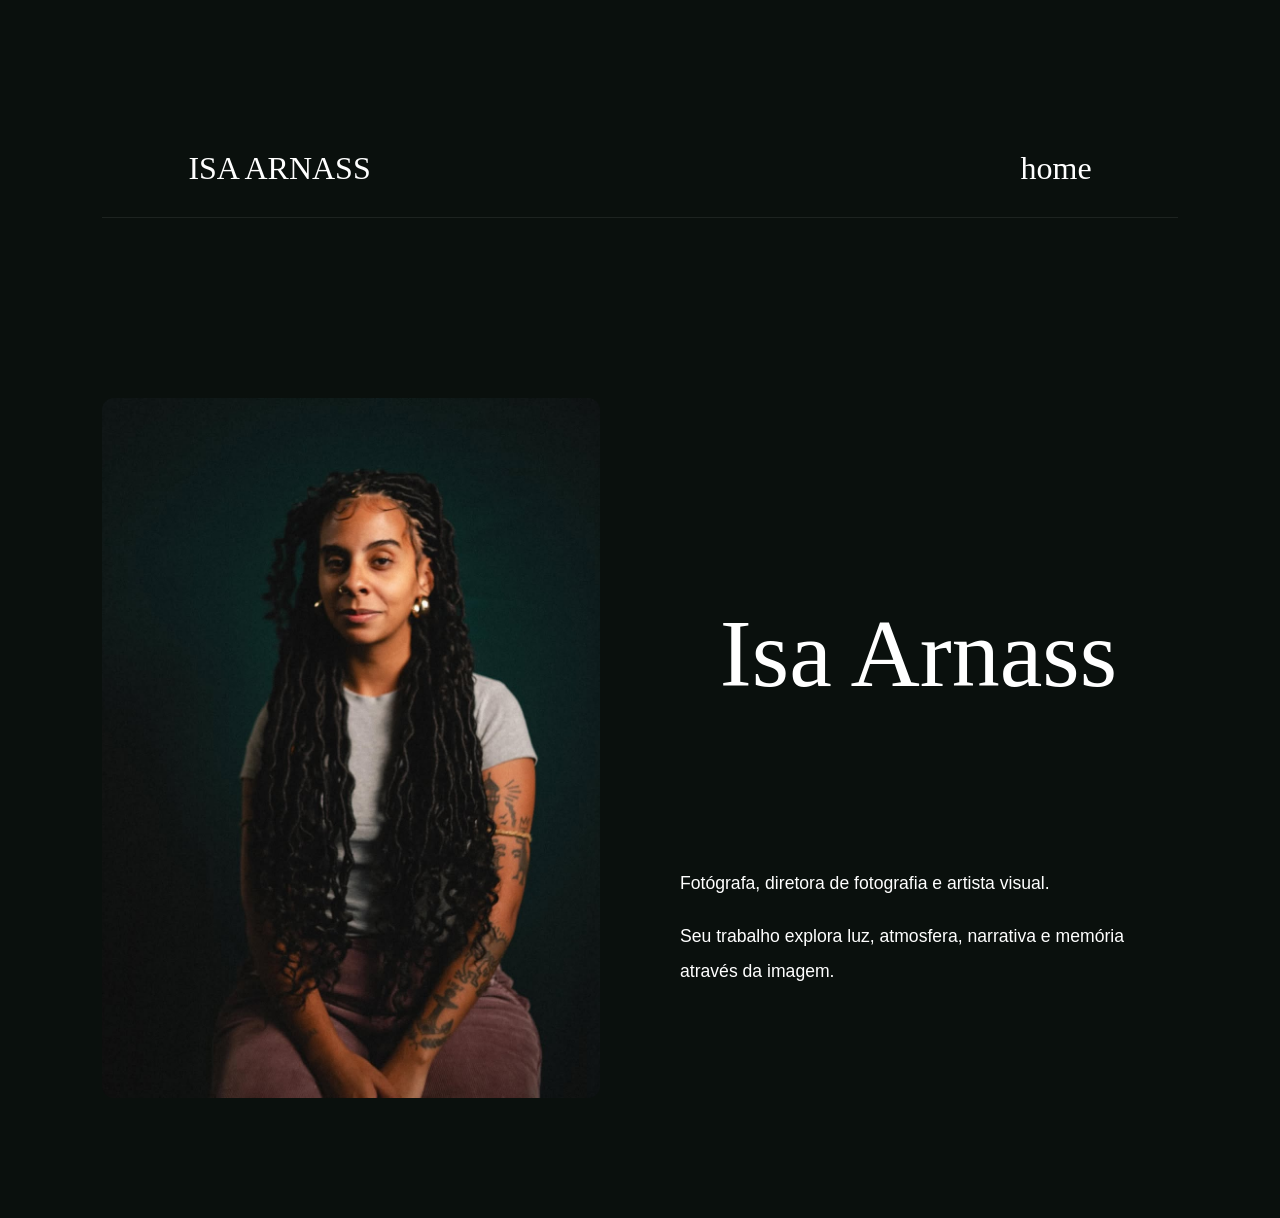
==== about.html @ fad7167f "fonte ,how apears imgs and paddings" ====
<!DOCTYPE html>
<html lang="pt-BR">
<head>
<meta charset="UTF-8">
<meta name="viewport" content="width=device-width, initial-scale=1.0">

<title>About | Isa Arnass</title>

<style>

body{
margin:0;
background:#0A100D;
font-family:Inter,sans-serif;
color:white;
}

nav{
padding:30px 8%;
display:flex;
justify-content:space-between;
border-bottom:1px solid rgba(255,255,255,.08);
font-size:2rem;
font-family:"Cormorant Garamond",serif;
font-weight:100;
}

a{
color:white;
text-decoration:none;
}

.hero{
padding:120px 8% 60px;
}

.hero h1{
font-size:6rem;
font-family:"Cormorant Garamond",serif;
font-weight:300;
}

.gallery{
display:grid;
grid-template-columns:repeat(2,1fr);
gap:20px;
padding:0 8% 100px;
}

.photo{
height:700px;
overflow:hidden;
border-radius:12px;
}

.photo img{
width:100%;
height:100%;
object-fit:cover;
display:block;
}

@media(max-width:900px){
.gallery{
grid-template-columns:1fr;
}
.photo{
height:450px;
}
}

.about{
display:grid;
grid-template-columns:1fr 1fr;
gap:80px;
padding:120px 8%;
}

.about img{
width:100%;
height:700px;
object-fit:cover;
border-radius:12px;
}

h1{
font-size:5rem;
}

p{
line-height:2;
font-size:1.1rem;
}

@media(max-width:900px){

.about{
grid-template-columns:1fr;
}

.about img{
height:450px;
}

}

</style>
</head>
<body>

<section class="hero">
<nav>
<a href="index.html">ISA ARNASS</a>
<a href="index.html">home</a>
</nav>
</section>
	
<div class="about">

<img src="e.jpg">

<div>

<section class="hero">
<h1>Isa Arnass</h1>
</section>
<p>
Fotógrafa, diretora de fotografia e artista visual.
</p>

<p>
Seu trabalho explora luz, atmosfera,
narrativa e memória através da imagem.
</p>

</div>

</div>
</section>
</body>
</html>
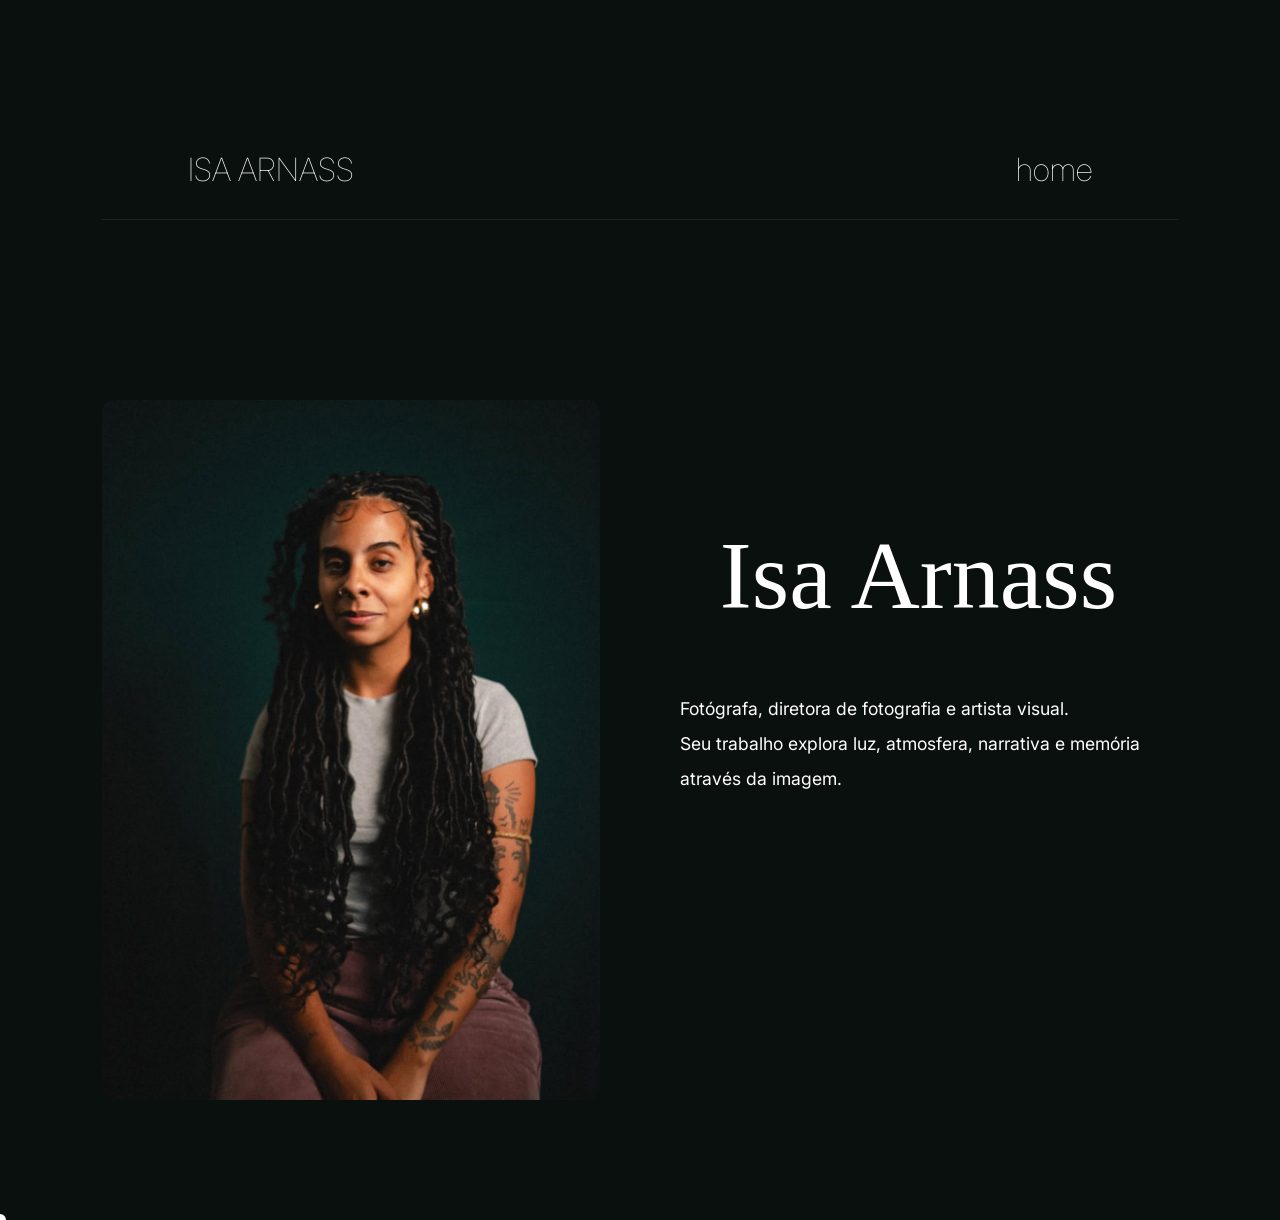
==== commit bc9eb689: "nova nava home" ====
--- a/about.html
+++ b/about.html
@@ -5,8 +5,17 @@
 <meta name="viewport" content="width=device-width, initial-scale=1.0">
 
 <title>About | Isa Arnass</title>
+<link href="https://fonts.googleapis.com/css2?family=Inter:wght@300;400;500;700&display=swap" rel="stylesheet">
 
 <style>
+
+*{
+margin:0;
+padding:0;
+box-sizing:border-box;
+font-family:Inter,sans-serif;
+cursor:none;
+}
 
 body{
 margin:0;
@@ -104,6 +113,57 @@
 
 }
 
+.links{
+display:flex;
+justify-content:center;
+gap:24px;
+}
+
+.links a{
+color:white;
+text-decoration:none;
+font-size:.72rem;
+letter-spacing:4px;
+text-transform:uppercase;
+opacity:.85;
+transition:.3s;
+}
+
+.links a:hover{
+opacity:1;
+}
+
+.scroll{
+margin-top:35px;
+font-size:.65rem;
+letter-spacing:4px;
+opacity:.6;
+}
+
+/* Cursor personalizado */
+
+.cursor{
+position:fixed;
+width:12px;
+height:12px;
+border-radius:50%;
+background:white;
+pointer-events:none;
+transform:translate(-50%,-50%);
+z-index:9999;
+transition:
+width .2s,
+height .2s,
+opacity .2s;
+}
+
+.cursor.hover{
+width:22px;
+height:22px;
+background:transparent;
+border:1px solid white;
+}
+
 </style>
 </head>
 <body>
@@ -136,6 +196,31 @@
 </div>
 
 </div>
+
 </section>
+<div class="cursor"></div>
+<script>
+/* Cursor */
+
+const cursor = document.querySelector('.cursor');
+
+document.addEventListener('mousemove', e => {
+    cursor.style.left = e.clientX + 'px';
+    cursor.style.top = e.clientY + 'px';
+});
+
+document.querySelectorAll('a').forEach(link => {
+
+    link.addEventListener('mouseenter', () => {
+        cursor.classList.add('hover');
+    });
+
+    link.addEventListener('mouseleave', () => {
+        cursor.classList.remove('hover');
+    });
+
+});
+
+</script>
 </body>
 </html>
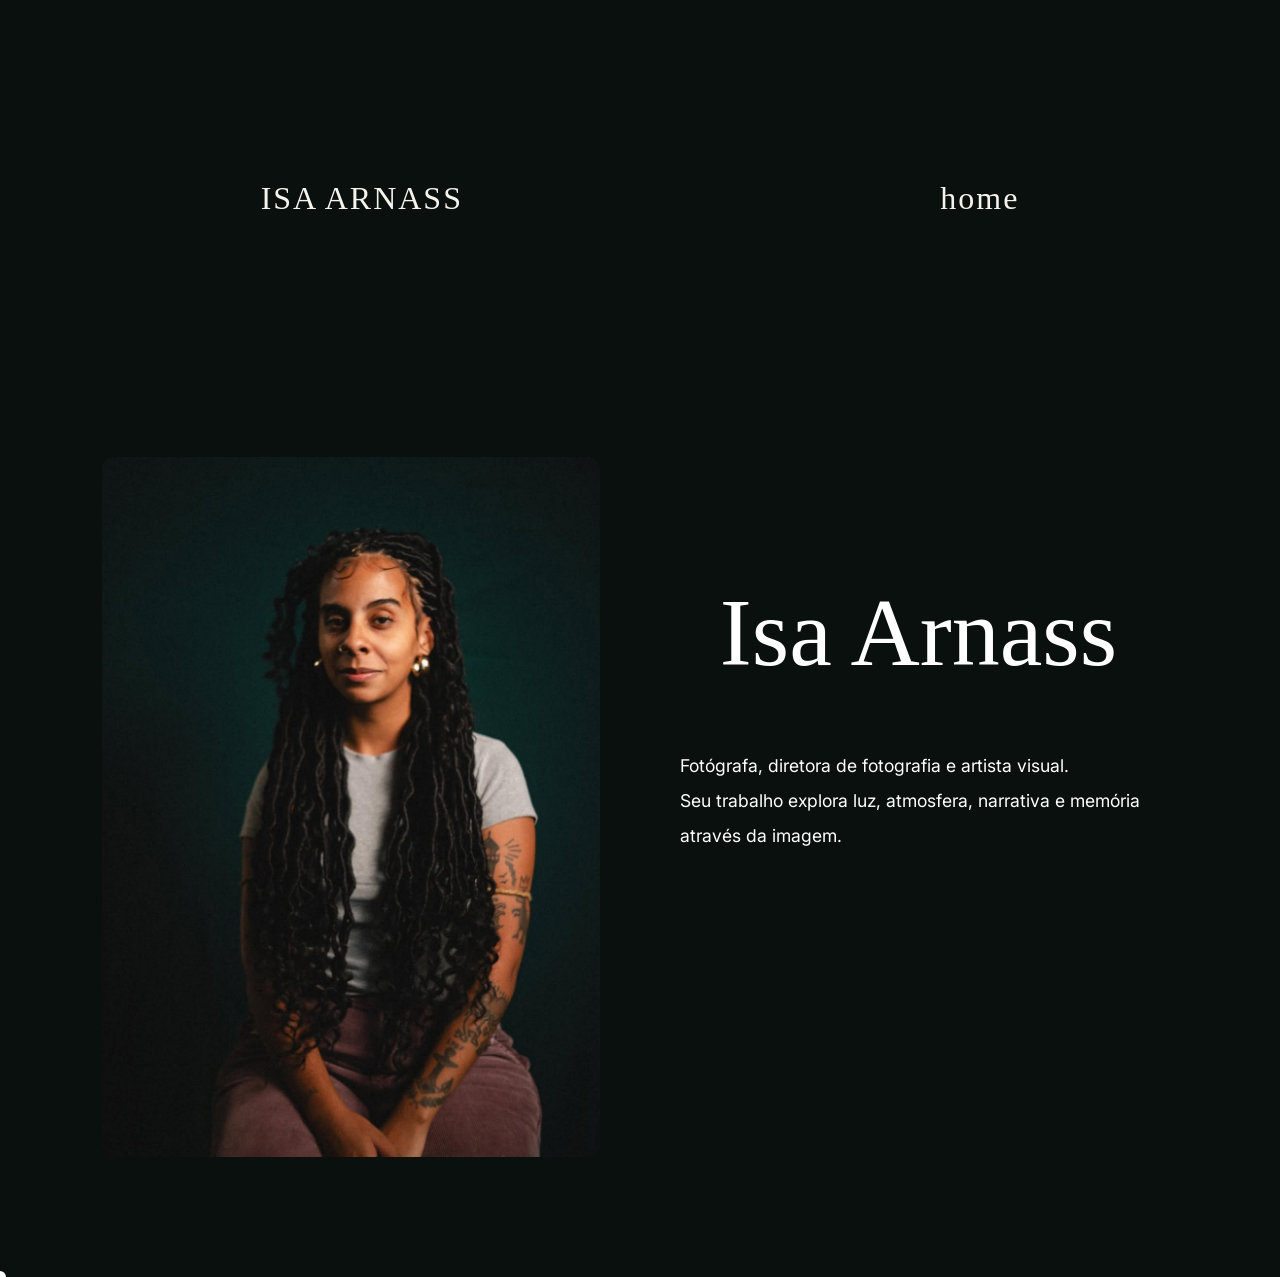
==== commit c34d8854: "new" ====
--- a/about.html
+++ b/about.html
@@ -24,14 +24,30 @@
 color:white;
 }
 
+/* NAV */
 nav{
-padding:30px 8%;
-display:flex;
-justify-content:space-between;
-border-bottom:1px solid rgba(255,255,255,.08);
-font-size:2rem;
-font-family:"Cormorant Garamond",serif;
-font-weight:100;
+    padding:30px 8%;
+    display:flex;
+    color:#F5F3EE;
+    text-decoration:none;
+    justify-content:space-between;
+    font-family:'Cormorant Garamond', serif;
+    font-size:2rem;
+    font-weight:100;
+    letter-spacing:2px;s
+}
+
+nav a{
+    
+    padding:30px 8%;
+    display:flex;
+    color:#F5F3EE;
+    text-decoration:none;
+    justify-content:space-between;
+    font-family:'Cormorant Garamond', serif;
+    font-size:2rem;
+    font-weight:100;
+    letter-spacing:2px;
 }
 
 a{
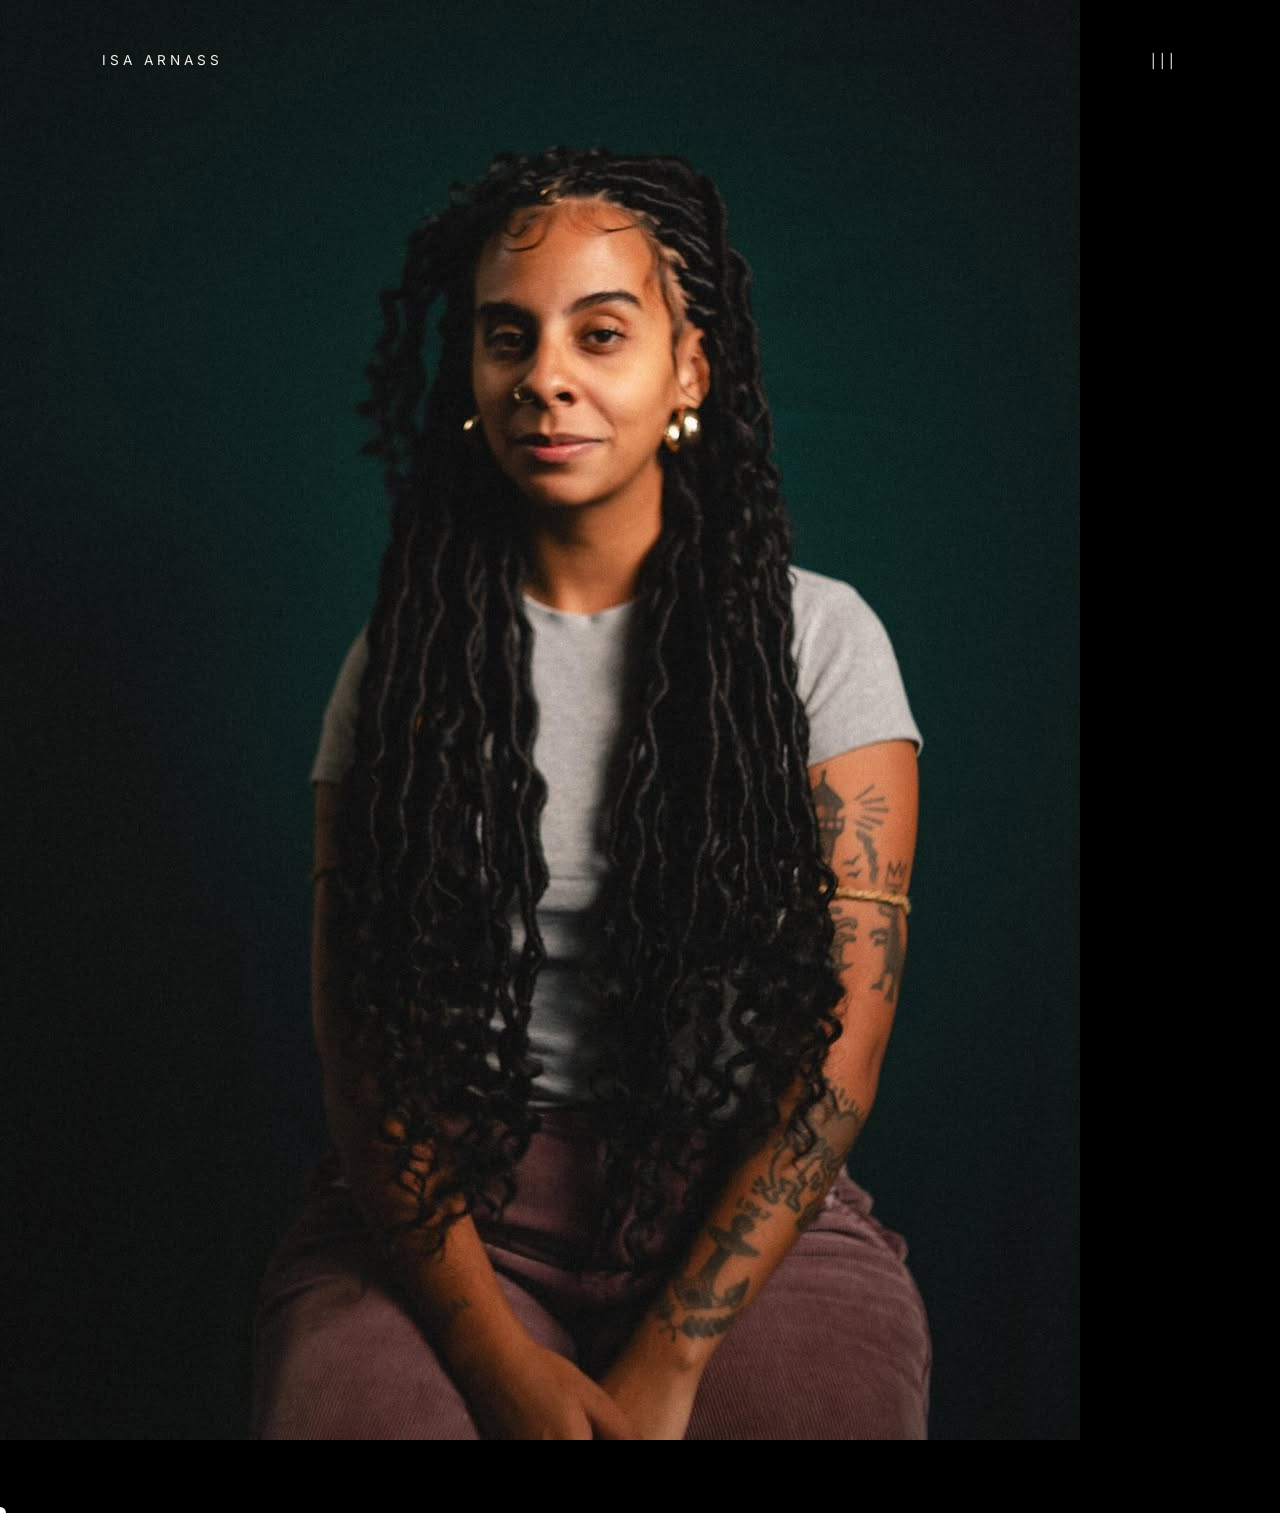
==== commit 3977ba82: "navs" ====
--- a/about.html
+++ b/about.html
@@ -8,7 +8,6 @@
 <link href="https://fonts.googleapis.com/css2?family=Inter:wght@300;400;500;700&display=swap" rel="stylesheet">
 
 <style>
-
 *{
 margin:0;
 padding:0;
@@ -18,137 +17,79 @@
 }
 
 body{
-margin:0;
-background:#0A100D;
-font-family:Inter,sans-serif;
+overflow:hidden;
+background:#000;
+height:100vh;
+}
+
+.slide{
+    position:fixed;
+    inset:0;
+    background-size:cover;
+    background-position:center;
+    opacity:0;
+}
+
+.slide::after{
+content:"";
+position:absolute;
+inset:0;
+background:rgba(0,0,0,.45);
+}
+
+.slide.active{
+opacity:1;
+}
+
+.menu{
+position:fixed;	
+top:50%;
+left:50%;
+transform:translate(-50%,-50%);
+z-index:100;
+text-align:center;
 color:white;
 }
 
-/* NAV */
-nav{
-    padding:30px 8%;
+.menu h1{
+font-size:clamp(3.5rem,9vw,7rem);
+letter-spacing:12px;
+margin-bottom:20px;
+font-weight:300;
+}
+
+.links{
     display:flex;
-    color:#F5F3EE;
+    justify-content:center;
+    gap:24px;
+}
+
+.links a{
+    color:white;
     text-decoration:none;
-    justify-content:space-between;
-    font-family:'Cormorant Garamond', serif;
-    font-size:2rem;
-    font-weight:100;
-    letter-spacing:2px;s
-}
-
-nav a{
-    
-    padding:30px 8%;
-    display:flex;
-    color:#F5F3EE;
-    text-decoration:none;
-    justify-content:space-between;
-    font-family:'Cormorant Garamond', serif;
-    font-size:2rem;
-    font-weight:100;
-    letter-spacing:2px;
-}
-
-a{
-color:white;
-text-decoration:none;
-}
-
-.hero{
-padding:120px 8% 60px;
-}
-
-.hero h1{
-font-size:6rem;
-font-family:"Cormorant Garamond",serif;
-font-weight:300;
-}
-
-.gallery{
-display:grid;
-grid-template-columns:repeat(2,1fr);
-gap:20px;
-padding:0 8% 100px;
-}
-
-.photo{
-height:700px;
-overflow:hidden;
-border-radius:12px;
-}
-
-.photo img{
-width:100%;
-height:100%;
-object-fit:cover;
-display:block;
-}
-
-@media(max-width:900px){
-.gallery{
-grid-template-columns:1fr;
-}
-.photo{
-height:450px;
-}
-}
-
-.about{
-display:grid;
-grid-template-columns:1fr 1fr;
-gap:80px;
-padding:120px 8%;
-}
-
-.about img{
-width:100%;
-height:700px;
-object-fit:cover;
-border-radius:12px;
-}
-
-h1{
-font-size:5rem;
-}
-
-p{
-line-height:2;
-font-size:1.1rem;
-}
-
-@media(max-width:900px){
-
-.about{
-grid-template-columns:1fr;
-}
-
-.about img{
-height:450px;
-}
-
-}
-
-.links{
-display:flex;
-justify-content:center;
-gap:24px;
-}
-
-.links a{
-color:white;
-text-decoration:none;
-font-size:.72rem;
-letter-spacing:4px;
-text-transform:uppercase;
-opacity:.85;
-transition:.3s;
-}
+    font-size:.72rem;
+    letter-spacing:4px;
+    text-transform:uppercase;
+
+    opacity:.8;
+
+    transition:
+        transform .4s ease,
+        opacity .4s ease;
+}
+
+/* todos diminuem */
+
+.links:hover a{
+    opacity:.25;
+}
+
+/* o selecionado cresce */
 
 .links a:hover{
-opacity:1;
-}
-
+    opacity:1 !important;
+    transform:scale(1.15);
+}
 .scroll{
 margin-top:35px;
 font-size:.65rem;
@@ -179,15 +120,194 @@
 background:transparent;
 border:1px solid white;
 }
-
+/* NAV */
+
+nav{
+    position:fixed;
+    top:0;
+    left:0;
+    width:100%;
+    z-index:1000;
+
+    padding:50px 8%;
+
+    display:flex;
+    justify-content:space-between;
+    align-items:center;
+
+    
+}
+
+nav a,
+.dropbtn{
+    color:#F5F3EE;
+    text-decoration:none;
+    font-size:.85rem;
+    letter-spacing:4px;
+    text-transform:uppercase;
+
+    background:none;
+    border:none;
+
+    cursor:none;
+
+    transition:.3s;
+}
+
+nav a:hover,
+.dropbtn:hover{
+    opacity:.7;
+}
+
+/* DROPDOWN */
+
+.menu-overlay{
+    position:fixed;
+    top:0;
+    left:0;
+
+    width:100vw;
+    height:100vh;
+
+    background:rgba(0,0,0,.92);
+    backdrop-filter:blur(20px);
+
+    z-index:9999;
+
+    display:flex;
+    justify-content:center;
+    align-items:center;
+
+    opacity:0;
+    visibility:hidden;
+
+    transition:.5s ease;
+}
+
+.menu-overlay.active{
+    opacity:1;
+    visibility:visible;
+}
+
+.menu-button{
+    background:none;
+    border:none;
+    padding:0;
+
+    color:#F5F3EE;
+
+    font-size:.85rem;
+    letter-spacing:4px;
+    text-transform:uppercase;
+
+    cursor:none;
+
+    transition:.3s;
+}
+
+.menu-button:hover{
+    opacity:.7;
+}
+
+
+.overlay-links{
+    display:flex;
+    flex-direction:column;
+    align-items:center;
+    justify-content:center;
+    gap:10px;
+}
+.overlay-links a{
+    font-size:3rem;
+    letter-spacing:6px;
+    text-transform:uppercase;
+    font-weight:300;
+
+    opacity:0;
+    transform:translateY(30px);
+
+    transition:
+        opacity .5s ease,
+        transform .5s ease;
+}
+
+/* Quando abrir */
+
+.menu-overlay.active .overlay-links a{
+    opacity:.8;
+    transform:translateY(0);
+}
+
+/* Delay de cada item */
+
+.menu-overlay.active .overlay-links a:nth-child(1){
+    transition-delay:.1s;
+}
+
+.menu-overlay.active .overlay-links a:nth-child(2){
+    transition-delay:.2s;
+}
+
+.menu-overlay.active .overlay-links a:nth-child(3){
+    transition-delay:.3s;
+}
+
+.menu-overlay.active .overlay-links a:nth-child(4){
+    transition-delay:.4s;
+}
+
+.overlay-links a:hover{
+    opacity:1 !important;
+    transform:scale(1.08);
+}
+.current{
+    opacity:.25 !important;
+    pointer-events:none;
+}
 </style>
 </head>
 <body>
 
-<section class="hero">
 <nav>
-<a href="index.html">ISA ARNASS</a>
-<a href="index.html">home</a>
+
+    <a href="index.html">ISA ARNASS</a>
+    
+    <div class="dropdown">
+
+        <button class="menu-button">
+            |||
+        </button>
+
+
+            <div class="menu-overlay">
+
+                <div class="overlay-links">
+
+                    <a href="index.html" >
+                        HOME
+                    </a>
+
+                    <a href="still.html">
+                        STILLS
+                    </a>
+
+                    <a href="works.html">
+                        WORKS
+                    </a>
+
+                    <a href="about.html"class="current">
+                        ABOUT
+                    </a>
+
+                </div>
+
+            </div>
+
+
+        </div>
+
+    </div>
+
 </nav>
 </section>
 	
@@ -237,6 +357,31 @@
 
 });
 
+
+
+const menuButton =
+document.querySelector('.menu-button');
+
+const overlay =
+document.querySelector('.menu-overlay');
+
+menuButton.addEventListener('click',()=>{
+
+    overlay.classList.toggle('active');
+
+});
+
+overlay.addEventListener('click',(e)=>{
+
+    if(e.target === overlay){
+
+        overlay.classList.remove('active');
+
+    }
+
+});
+
+
 </script>
 </body>
 </html>
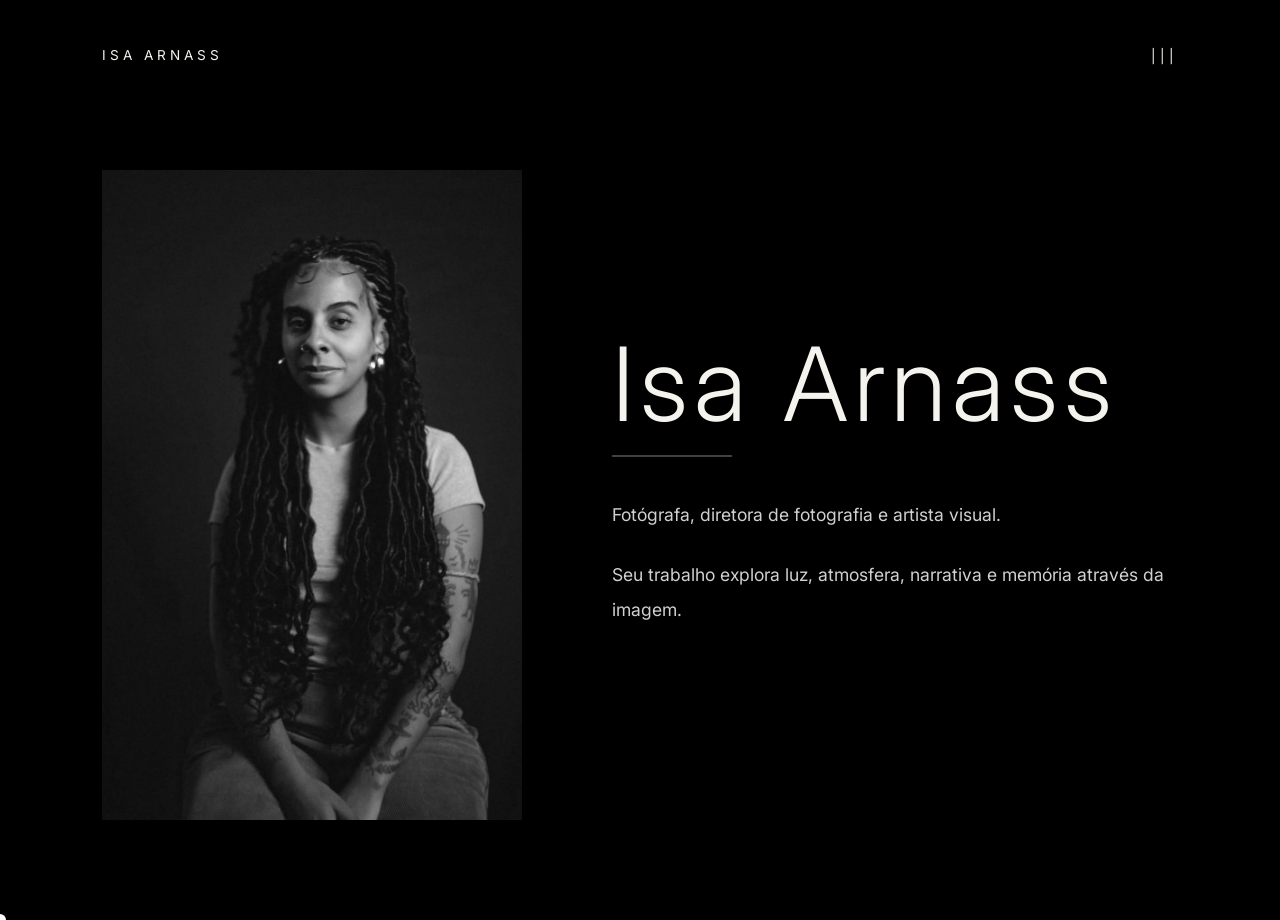
==== commit fce9763d: "atualizando" ====
--- a/about.html
+++ b/about.html
@@ -7,264 +7,7 @@
 <title>About | Isa Arnass</title>
 <link href="https://fonts.googleapis.com/css2?family=Inter:wght@300;400;500;700&display=swap" rel="stylesheet">
 
-<style>
-*{
-margin:0;
-padding:0;
-box-sizing:border-box;
-font-family:Inter,sans-serif;
-cursor:none;
-}
-
-body{
-overflow:hidden;
-background:#000;
-height:100vh;
-}
-
-.slide{
-    position:fixed;
-    inset:0;
-    background-size:cover;
-    background-position:center;
-    opacity:0;
-}
-
-.slide::after{
-content:"";
-position:absolute;
-inset:0;
-background:rgba(0,0,0,.45);
-}
-
-.slide.active{
-opacity:1;
-}
-
-.menu{
-position:fixed;	
-top:50%;
-left:50%;
-transform:translate(-50%,-50%);
-z-index:100;
-text-align:center;
-color:white;
-}
-
-.menu h1{
-font-size:clamp(3.5rem,9vw,7rem);
-letter-spacing:12px;
-margin-bottom:20px;
-font-weight:300;
-}
-
-.links{
-    display:flex;
-    justify-content:center;
-    gap:24px;
-}
-
-.links a{
-    color:white;
-    text-decoration:none;
-    font-size:.72rem;
-    letter-spacing:4px;
-    text-transform:uppercase;
-
-    opacity:.8;
-
-    transition:
-        transform .4s ease,
-        opacity .4s ease;
-}
-
-/* todos diminuem */
-
-.links:hover a{
-    opacity:.25;
-}
-
-/* o selecionado cresce */
-
-.links a:hover{
-    opacity:1 !important;
-    transform:scale(1.15);
-}
-.scroll{
-margin-top:35px;
-font-size:.65rem;
-letter-spacing:4px;
-opacity:.6;
-}
-
-/* Cursor personalizado */
-
-.cursor{
-position:fixed;
-width:12px;
-height:12px;
-border-radius:50%;
-background:white;
-pointer-events:none;
-transform:translate(-50%,-50%);
-z-index:9999;
-transition:
-width .2s,
-height .2s,
-opacity .2s;
-}
-
-.cursor.hover{
-width:22px;
-height:22px;
-background:transparent;
-border:1px solid white;
-}
-/* NAV */
-
-nav{
-    position:fixed;
-    top:0;
-    left:0;
-    width:100%;
-    z-index:1000;
-
-    padding:50px 8%;
-
-    display:flex;
-    justify-content:space-between;
-    align-items:center;
-
-    
-}
-
-nav a,
-.dropbtn{
-    color:#F5F3EE;
-    text-decoration:none;
-    font-size:.85rem;
-    letter-spacing:4px;
-    text-transform:uppercase;
-
-    background:none;
-    border:none;
-
-    cursor:none;
-
-    transition:.3s;
-}
-
-nav a:hover,
-.dropbtn:hover{
-    opacity:.7;
-}
-
-/* DROPDOWN */
-
-.menu-overlay{
-    position:fixed;
-    top:0;
-    left:0;
-
-    width:100vw;
-    height:100vh;
-
-    background:rgba(0,0,0,.92);
-    backdrop-filter:blur(20px);
-
-    z-index:9999;
-
-    display:flex;
-    justify-content:center;
-    align-items:center;
-
-    opacity:0;
-    visibility:hidden;
-
-    transition:.5s ease;
-}
-
-.menu-overlay.active{
-    opacity:1;
-    visibility:visible;
-}
-
-.menu-button{
-    background:none;
-    border:none;
-    padding:0;
-
-    color:#F5F3EE;
-
-    font-size:.85rem;
-    letter-spacing:4px;
-    text-transform:uppercase;
-
-    cursor:none;
-
-    transition:.3s;
-}
-
-.menu-button:hover{
-    opacity:.7;
-}
-
-
-.overlay-links{
-    display:flex;
-    flex-direction:column;
-    align-items:center;
-    justify-content:center;
-    gap:10px;
-}
-.overlay-links a{
-    font-size:3rem;
-    letter-spacing:6px;
-    text-transform:uppercase;
-    font-weight:300;
-
-    opacity:0;
-    transform:translateY(30px);
-
-    transition:
-        opacity .5s ease,
-        transform .5s ease;
-}
-
-/* Quando abrir */
-
-.menu-overlay.active .overlay-links a{
-    opacity:.8;
-    transform:translateY(0);
-}
-
-/* Delay de cada item */
-
-.menu-overlay.active .overlay-links a:nth-child(1){
-    transition-delay:.1s;
-}
-
-.menu-overlay.active .overlay-links a:nth-child(2){
-    transition-delay:.2s;
-}
-
-.menu-overlay.active .overlay-links a:nth-child(3){
-    transition-delay:.3s;
-}
-
-.menu-overlay.active .overlay-links a:nth-child(4){
-    transition-delay:.4s;
-}
-
-.overlay-links a:hover{
-    opacity:1 !important;
-    transform:scale(1.08);
-}
-.current{
-    opacity:.25 !important;
-    pointer-events:none;
-}
-</style>
+<link rel="stylesheet" href="css/about.css">
 </head>
 <body>
 
@@ -304,7 +47,7 @@
             </div>
 
 
-        </div>
+        
 
     </div>
 
@@ -334,54 +77,9 @@
 </div>
 
 </section>
+
 <div class="cursor"></div>
-<script>
-/* Cursor */
 
-const cursor = document.querySelector('.cursor');
-
-document.addEventListener('mousemove', e => {
-    cursor.style.left = e.clientX + 'px';
-    cursor.style.top = e.clientY + 'px';
-});
-
-document.querySelectorAll('a').forEach(link => {
-
-    link.addEventListener('mouseenter', () => {
-        cursor.classList.add('hover');
-    });
-
-    link.addEventListener('mouseleave', () => {
-        cursor.classList.remove('hover');
-    });
-
-});
-
-
-
-const menuButton =
-document.querySelector('.menu-button');
-
-const overlay =
-document.querySelector('.menu-overlay');
-
-menuButton.addEventListener('click',()=>{
-
-    overlay.classList.toggle('active');
-
-});
-
-overlay.addEventListener('click',(e)=>{
-
-    if(e.target === overlay){
-
-        overlay.classList.remove('active');
-
-    }
-
-});
-
-
-</script>
+<script src="js/script.js"></script>
 </body>
 </html>
--- a/css/about.css
+++ b/css/about.css
@@ -0,0 +1,269 @@
+*{
+    margin:0;
+    padding:0;
+    box-sizing:border-box;
+    font-family:Inter,sans-serif;
+    cursor:none;
+}
+
+html{
+    scroll-behavior:smooth;
+}
+
+body{
+    background:#000;
+    color:#F5F3EE;
+    overflow-x:hidden;
+}
+
+/* =======================
+   CURSOR
+======================= */
+
+.cursor{
+    position:fixed;
+    width:12px;
+    height:12px;
+    border-radius:50%;
+    background:white;
+    pointer-events:none;
+    transform:translate(-50%,-50%);
+    z-index:99999;
+    transition:.2s;
+}
+
+.cursor.hover{
+    width:22px;
+    height:22px;
+    background:transparent;
+    border:1px solid white;
+}
+
+/* =======================
+   NAV
+======================= */
+
+nav{
+    position:fixed;
+    top:0;
+    left:0;
+    width:100%;
+    padding:45px 8%;
+    display:flex;
+    justify-content:space-between;
+    align-items:center;
+    z-index:999;
+}
+
+nav a,
+.menu-button{
+    color:#F5F3EE;
+    text-decoration:none;
+    font-size:.85rem;
+    letter-spacing:4px;
+    text-transform:uppercase;
+    background:none;
+    border:none;
+    cursor:none;
+    transition:.35s;
+}
+
+nav a:hover,
+.menu-button:hover{
+    opacity:.6;
+}
+
+/* =======================
+   MENU OVERLAY
+======================= */
+
+.menu-overlay{
+    position:fixed;
+    inset:0;
+    background:rgba(0,0,0,.94);
+    backdrop-filter:blur(20px);
+
+    display:flex;
+    justify-content:center;
+    align-items:center;
+
+    opacity:0;
+    visibility:hidden;
+
+    transition:.5s;
+
+    z-index:9999;
+}
+
+.menu-overlay.active{
+    opacity:1;
+    visibility:visible;
+}
+
+.overlay-links{
+    display:flex;
+    flex-direction:column;
+    align-items:center;
+    gap:20px;
+}
+
+.overlay-links a{
+    font-size:3rem;
+    letter-spacing:8px;
+    font-weight:300;
+    opacity:.8;
+    transition:.35s;
+}
+
+.overlay-links:hover a{
+    opacity:.25;
+}
+
+.overlay-links a:hover{
+    opacity:1 !important;
+    transform:scale(1.08);
+}
+
+.current{
+    opacity:.25 !important;
+    pointer-events:none;
+}
+
+/* =======================
+   ABOUT
+======================= */
+
+.about{
+
+    min-height:100vh;
+
+    padding:170px 8% 100px;
+
+    display:grid;
+    grid-template-columns:420px 1fr;
+
+    gap:90px;
+
+    align-items:center;
+}
+
+.about img{
+
+    width:100%;
+    height:650px;
+
+    object-fit:cover;
+
+    filter:grayscale(100%);
+
+    transition:.8s;
+}
+
+.about img:hover{
+
+    filter:grayscale(0%);
+    transform:scale(1.02);
+
+}
+
+.hero{
+
+    margin-bottom:40px;
+
+}
+
+.hero h1{
+
+    font-size:clamp(4rem,8vw,7rem);
+
+    font-weight:300;
+
+    line-height:.9;
+
+    letter-spacing:6px;
+
+}
+
+.about p{
+
+    max-width:700px;
+
+    font-size:1.1rem;
+
+    line-height:2;
+
+    color:#d0d0d0;
+
+    margin-bottom:25px;
+
+}
+
+/* Linha decorativa */
+
+.hero::after{
+
+    content:"";
+
+    display:block;
+
+    width:120px;
+
+    height:2px;
+
+    background:white;
+
+    margin-top:25px;
+
+    opacity:.25;
+
+}
+
+/* =======================
+   RESPONSIVO
+======================= */
+
+@media(max-width:900px){
+
+nav{
+
+    padding:30px 6%;
+
+}
+
+.about{
+
+    grid-template-columns:1fr;
+
+    gap:50px;
+
+    padding:130px 6% 80px;
+
+}
+
+.about img{
+
+    height:450px;
+
+}
+
+.hero h1{
+
+    font-size:3.5rem;
+
+}
+
+.about p{
+
+    font-size:1rem;
+
+    line-height:1.8;
+
+}
+
+.overlay-links a{
+
+    font-size:2rem;
+
+}
+
+}
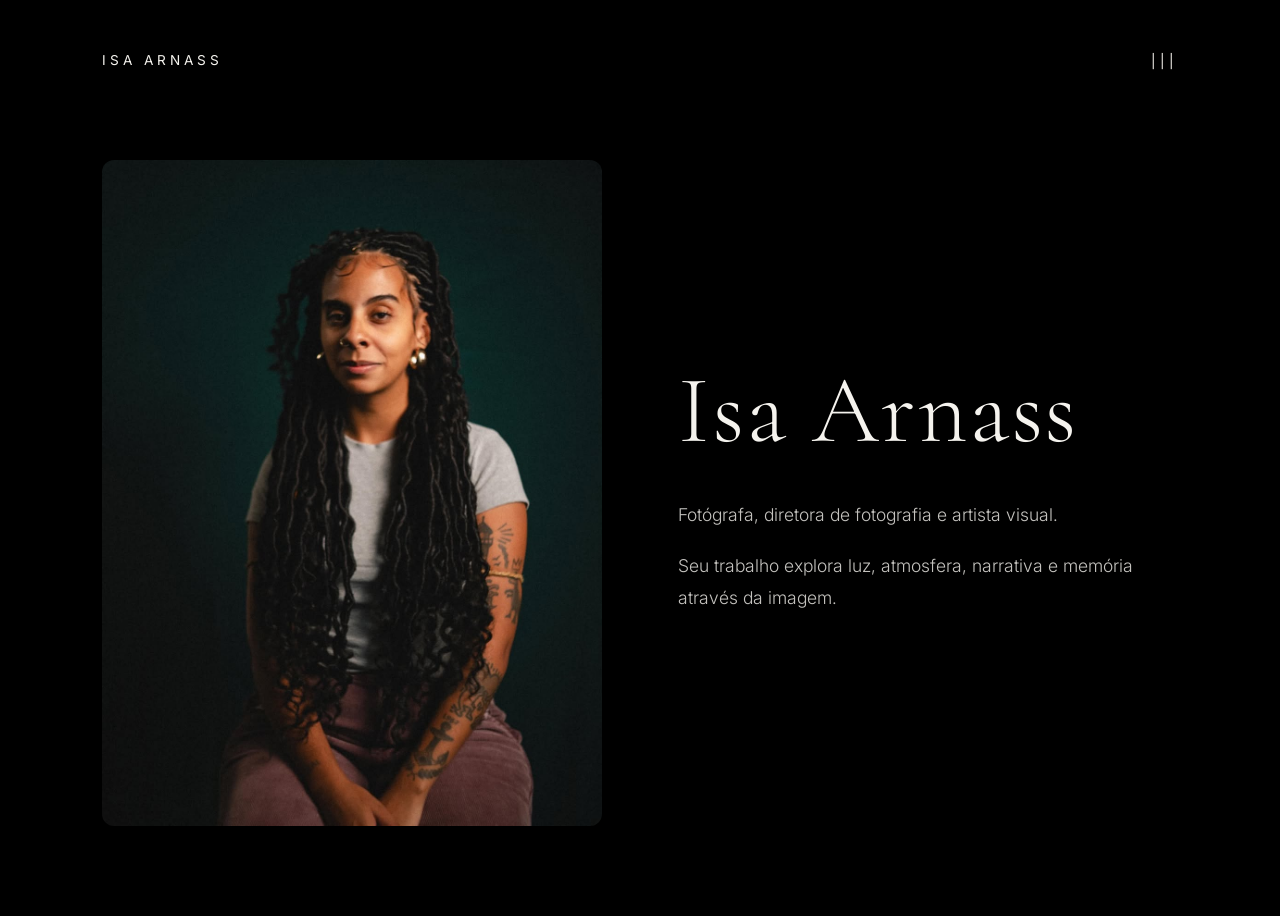
==== commit d04dfb48: "ajustes" ====
--- a/about.html
+++ b/about.html
@@ -5,8 +5,12 @@
 <meta name="viewport" content="width=device-width, initial-scale=1.0">
 
 <title>About | Isa Arnass</title>
-<link href="https://fonts.googleapis.com/css2?family=Inter:wght@300;400;500;700&display=swap" rel="stylesheet">
 
+<link rel="preconnect" href="https://fonts.googleapis.com">
+<link rel="preconnect" href="https://fonts.gstatic.com" crossorigin>
+<link href="https://fonts.googleapis.com/css2?family=Cormorant+Garamond:wght@300;400;500&family=Inter:wght@300;400;500;700&display=swap" rel="stylesheet">
+
+<link rel="stylesheet" href="css/base.css">
 <link rel="stylesheet" href="css/about.css">
 </head>
 <body>
@@ -14,72 +18,46 @@
 <nav>
 
     <a href="index.html">ISA ARNASS</a>
-    
+
     <div class="dropdown">
 
-        <button class="menu-button">
-            |||
-        </button>
+        <button class="menu-button" type="button" aria-label="Abrir menu" aria-expanded="false" aria-controls="menu-overlay">|||</button>
 
+        <div class="menu-overlay" id="menu-overlay">
 
-            <div class="menu-overlay">
+            <div class="overlay-links">
 
-                <div class="overlay-links">
-
-                    <a href="index.html" >
-                        HOME
-                    </a>
-
-                    <a href="still.html">
-                        STILLS
-                    </a>
-
-                    <a href="works.html">
-                        WORKS
-                    </a>
-
-                    <a href="about.html"class="current">
-                        ABOUT
-                    </a>
-
-                </div>
+                <a href="index.html">HOME</a>
+                <a href="still.html">STILLS</a>
+                <a href="works.html">WORKS</a>
+                <a href="about.html" class="current" aria-current="page">ABOUT</a>
 
             </div>
 
-
-        
+        </div>
 
     </div>
 
 </nav>
-</section>
-	
-<div class="about">
 
-<img src="e.jpg">
+<main class="about">
 
-<div>
+    <img class="reveal" src="img/e.jpg" alt="Isa Arnass">
 
-<section class="hero">
-<h1>Isa Arnass</h1>
-</section>
-<p>
-Fotógrafa, diretora de fotografia e artista visual.
-</p>
+    <div class="about-text reveal">
 
-<p>
-Seu trabalho explora luz, atmosfera,
-narrativa e memória através da imagem.
-</p>
+        <h1>Isa Arnass</h1>
 
-</div>
+        <p>Fotógrafa, diretora de fotografia e artista visual.</p>
 
-</div>
+        <p>Seu trabalho explora luz, atmosfera, narrativa e memória através da imagem.</p>
 
-</section>
+    </div>
 
-<div class="cursor"></div>
+</main>
+
+<div class="cursor" aria-hidden="true"></div>
 
 <script src="js/script.js"></script>
 </body>
-</html>+</html>
--- a/css/base.css
+++ b/css/base.css
@@ -0,0 +1,235 @@
+/* =========================================
+   BASE — compartilhado por todas as páginas
+   (reset, cursor, nav e menu overlay do index)
+========================================= */
+
+:root{
+    --bg:#000;
+    --fg:#F5F3EE;
+    --pad:8%;
+}
+
+*{
+    margin:0;
+    padding:0;
+    box-sizing:border-box;
+    font-family:Inter,sans-serif;
+    cursor:none;
+}
+
+html{
+    scroll-behavior:smooth;
+}
+
+body{
+    background:var(--bg);
+    color:var(--fg);
+    overflow-x:hidden;
+}
+
+body.menu-open{
+    overflow:hidden;
+}
+
+a{
+    color:inherit;
+    text-decoration:none;
+}
+
+img{
+    display:block;
+    max-width:100%;
+}
+
+a:focus-visible,
+button:focus-visible{
+    outline:1px solid var(--fg);
+    outline-offset:6px;
+}
+
+/* ---------- CURSOR ---------- */
+
+.cursor{
+    position:fixed;
+    top:0;
+    left:0;
+    width:12px;
+    height:12px;
+    border-radius:50%;
+    background:#fff;
+    pointer-events:none;
+    transform:translate(-50%,-50%);
+    z-index:99999;
+    opacity:0;
+    transition:
+        width .2s,
+        height .2s,
+        opacity .2s;
+}
+
+.cursor.visible{
+    opacity:1;
+}
+
+.cursor.hover{
+    width:22px;
+    height:22px;
+    background:transparent;
+    border:1px solid #fff;
+}
+
+/* ---------- NAV ---------- */
+
+nav{
+    position:fixed;
+    top:0;
+    left:0;
+    width:100%;
+    z-index:1000;
+    padding:50px var(--pad);
+    display:flex;
+    justify-content:space-between;
+    align-items:center;
+}
+
+nav a,
+.menu-button{
+    color:var(--fg);
+    text-decoration:none;
+    font-size:.85rem;
+    letter-spacing:4px;
+    text-transform:uppercase;
+    background:none;
+    border:none;
+    transition:.3s;
+}
+
+nav a:hover,
+.menu-button:hover{
+    opacity:.7;
+}
+
+/* logo e botão ficam acima do overlay para poder fechar o menu */
+nav > a,
+.menu-button{
+    position:relative;
+    z-index:10000;
+}
+
+.menu-button{
+    padding:0;
+}
+
+/* ---------- MENU OVERLAY ---------- */
+
+.menu-overlay{
+    position:fixed;
+    top:0;
+    left:0;
+    width:100vw;
+    height:100vh;
+    height:100dvh;
+    background:rgba(0,0,0,.92);
+    backdrop-filter:blur(20px);
+    -webkit-backdrop-filter:blur(20px);
+    z-index:9999;
+    display:flex;
+    justify-content:center;
+    align-items:center;
+    opacity:0;
+    visibility:hidden;
+    transition:.5s ease;
+}
+
+.menu-overlay.active{
+    opacity:1;
+    visibility:visible;
+}
+
+.overlay-links{
+    display:flex;
+    flex-direction:column;
+    align-items:center;
+    justify-content:center;
+    gap:10px;
+}
+
+.overlay-links a{
+    font-size:3rem;
+    letter-spacing:6px;
+    text-transform:uppercase;
+    font-weight:300;
+    opacity:0;
+    transform:translateY(30px);
+    transition:
+        opacity .5s ease,
+        transform .5s ease;
+}
+
+.menu-overlay.active .overlay-links a{
+    opacity:.8;
+    transform:translateY(0);
+}
+
+.menu-overlay.active .overlay-links a:nth-child(1){ transition-delay:.1s; }
+.menu-overlay.active .overlay-links a:nth-child(2){ transition-delay:.2s; }
+.menu-overlay.active .overlay-links a:nth-child(3){ transition-delay:.3s; }
+.menu-overlay.active .overlay-links a:nth-child(4){ transition-delay:.4s; }
+
+.overlay-links a:hover{
+    opacity:1 !important;
+    transform:scale(1.08);
+}
+
+.current{
+    opacity:.25 !important;
+    pointer-events:none;
+}
+
+/* ---------- ANIMAÇÃO DE ENTRADA (scroll) ---------- */
+
+.reveal{
+    opacity:0;
+    transition:opacity 1.6s ease;
+}
+
+.reveal.show{
+    opacity:1;
+}
+
+/* ---------- MOBILE / TOUCH ---------- */
+
+@media(max-width:900px){
+
+    nav{
+        padding:30px 6%;
+    }
+
+    .overlay-links a{
+        font-size:2rem;
+        letter-spacing:4px;
+    }
+
+}
+
+@media(hover:none){
+
+    *{
+        cursor:auto;
+    }
+
+    .cursor{
+        display:none;
+    }
+
+}
+
+@media(prefers-reduced-motion:reduce){
+
+    *{
+        transition-duration:.01ms !important;
+        transition-delay:0s !important;
+        scroll-behavior:auto !important;
+    }
+
+}
--- a/css/about.css
+++ b/css/about.css
@@ -1,269 +1,50 @@
-*{
-    margin:0;
-    padding:0;
-    box-sizing:border-box;
-    font-family:Inter,sans-serif;
-    cursor:none;
-}
-
-html{
-    scroll-behavior:smooth;
-}
-
-body{
-    background:#000;
-    color:#F5F3EE;
-    overflow-x:hidden;
-}
-
-/* =======================
-   CURSOR
-======================= */
-
-.cursor{
-    position:fixed;
-    width:12px;
-    height:12px;
-    border-radius:50%;
-    background:white;
-    pointer-events:none;
-    transform:translate(-50%,-50%);
-    z-index:99999;
-    transition:.2s;
-}
-
-.cursor.hover{
-    width:22px;
-    height:22px;
-    background:transparent;
-    border:1px solid white;
-}
-
-/* =======================
-   NAV
-======================= */
-
-nav{
-    position:fixed;
-    top:0;
-    left:0;
-    width:100%;
-    padding:45px 8%;
-    display:flex;
-    justify-content:space-between;
-    align-items:center;
-    z-index:999;
-}
-
-nav a,
-.menu-button{
-    color:#F5F3EE;
-    text-decoration:none;
-    font-size:.85rem;
-    letter-spacing:4px;
-    text-transform:uppercase;
-    background:none;
-    border:none;
-    cursor:none;
-    transition:.35s;
-}
-
-nav a:hover,
-.menu-button:hover{
-    opacity:.6;
-}
-
-/* =======================
-   MENU OVERLAY
-======================= */
-
-.menu-overlay{
-    position:fixed;
-    inset:0;
-    background:rgba(0,0,0,.94);
-    backdrop-filter:blur(20px);
-
-    display:flex;
-    justify-content:center;
-    align-items:center;
-
-    opacity:0;
-    visibility:hidden;
-
-    transition:.5s;
-
-    z-index:9999;
-}
-
-.menu-overlay.active{
-    opacity:1;
-    visibility:visible;
-}
-
-.overlay-links{
-    display:flex;
-    flex-direction:column;
-    align-items:center;
-    gap:20px;
-}
-
-.overlay-links a{
-    font-size:3rem;
-    letter-spacing:8px;
-    font-weight:300;
-    opacity:.8;
-    transition:.35s;
-}
-
-.overlay-links:hover a{
-    opacity:.25;
-}
-
-.overlay-links a:hover{
-    opacity:1 !important;
-    transform:scale(1.08);
-}
-
-.current{
-    opacity:.25 !important;
-    pointer-events:none;
-}
-
-/* =======================
-   ABOUT
-======================= */
+/* =========================================
+   ABOUT (about.html)
+========================================= */
 
 .about{
-
     min-height:100vh;
-
-    padding:170px 8% 100px;
-
     display:grid;
-    grid-template-columns:420px 1fr;
-
-    gap:90px;
-
+    grid-template-columns:1fr 1fr;
+    gap:6vw;
     align-items:center;
+    padding:160px var(--pad) 90px;
 }
 
 .about img{
-
     width:100%;
-    height:650px;
-
+    max-height:78vh;
     object-fit:cover;
-
-    filter:grayscale(100%);
-
-    transition:.8s;
+    border-radius:12px;
 }
 
-.about img:hover{
-
-    filter:grayscale(0%);
-    transform:scale(1.02);
-
+.about-text h1{
+    font-family:"Cormorant Garamond",serif;
+    font-size:clamp(3.5rem,8vw,6rem);
+    font-weight:300;
+    letter-spacing:2px;
+    margin-bottom:30px;
 }
 
-.hero{
-
-    margin-bottom:40px;
-
+.about-text p{
+    max-width:46ch;
+    font-size:1.1rem;
+    font-weight:300;
+    line-height:1.8;
+    opacity:.8;
+    margin-bottom:20px;
 }
-
-.hero h1{
-
-    font-size:clamp(4rem,8vw,7rem);
-
-    font-weight:300;
-
-    line-height:.9;
-
-    letter-spacing:6px;
-
-}
-
-.about p{
-
-    max-width:700px;
-
-    font-size:1.1rem;
-
-    line-height:2;
-
-    color:#d0d0d0;
-
-    margin-bottom:25px;
-
-}
-
-/* Linha decorativa */
-
-.hero::after{
-
-    content:"";
-
-    display:block;
-
-    width:120px;
-
-    height:2px;
-
-    background:white;
-
-    margin-top:25px;
-
-    opacity:.25;
-
-}
-
-/* =======================
-   RESPONSIVO
-======================= */
 
 @media(max-width:900px){
 
-nav{
+    .about{
+        grid-template-columns:1fr;
+        gap:40px;
+        padding:130px 6% 70px;
+    }
 
-    padding:30px 6%;
+    .about img{
+        max-height:60vh;
+    }
 
 }
-
-.about{
-
-    grid-template-columns:1fr;
-
-    gap:50px;
-
-    padding:130px 6% 80px;
-
-}
-
-.about img{
-
-    height:450px;
-
-}
-
-.hero h1{
-
-    font-size:3.5rem;
-
-}
-
-.about p{
-
-    font-size:1rem;
-
-    line-height:1.8;
-
-}
-
-.overlay-links a{
-
-    font-size:2rem;
-
-}
-
-}
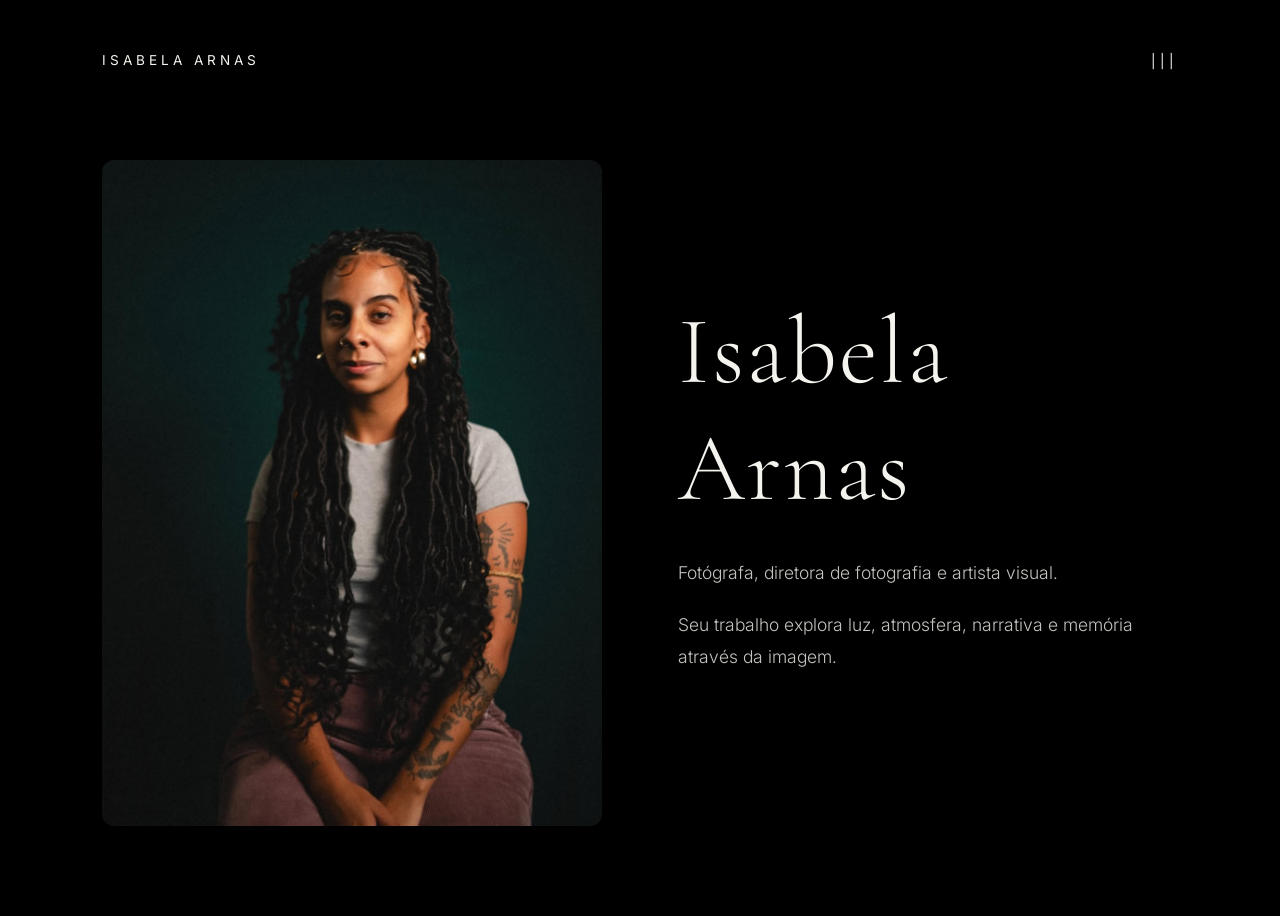
==== commit 9305fc61: "nomoes" ====
--- a/about.html
+++ b/about.html
@@ -4,7 +4,7 @@
 <meta charset="UTF-8">
 <meta name="viewport" content="width=device-width, initial-scale=1.0">
 
-<title>About | Isa Arnass</title>
+<title>About | Isabela Arnas</title>
 
 <link rel="preconnect" href="https://fonts.googleapis.com">
 <link rel="preconnect" href="https://fonts.gstatic.com" crossorigin>
@@ -17,7 +17,7 @@
 
 <nav>
 
-    <a href="index.html">ISA ARNASS</a>
+    <a href="index.html">ISABELA ARNAS</a>
 
     <div class="dropdown">
 
@@ -42,11 +42,11 @@
 
 <main class="about">
 
-    <img class="reveal" src="img/e.jpg" alt="Isa Arnass">
+    <img class="reveal" src="img/e.jpg" alt="Isabela Arnas">
 
     <div class="about-text reveal">
 
-        <h1>Isa Arnass</h1>
+        <h1>Isabela Arnas</h1>
 
         <p>Fotógrafa, diretora de fotografia e artista visual.</p>
 
